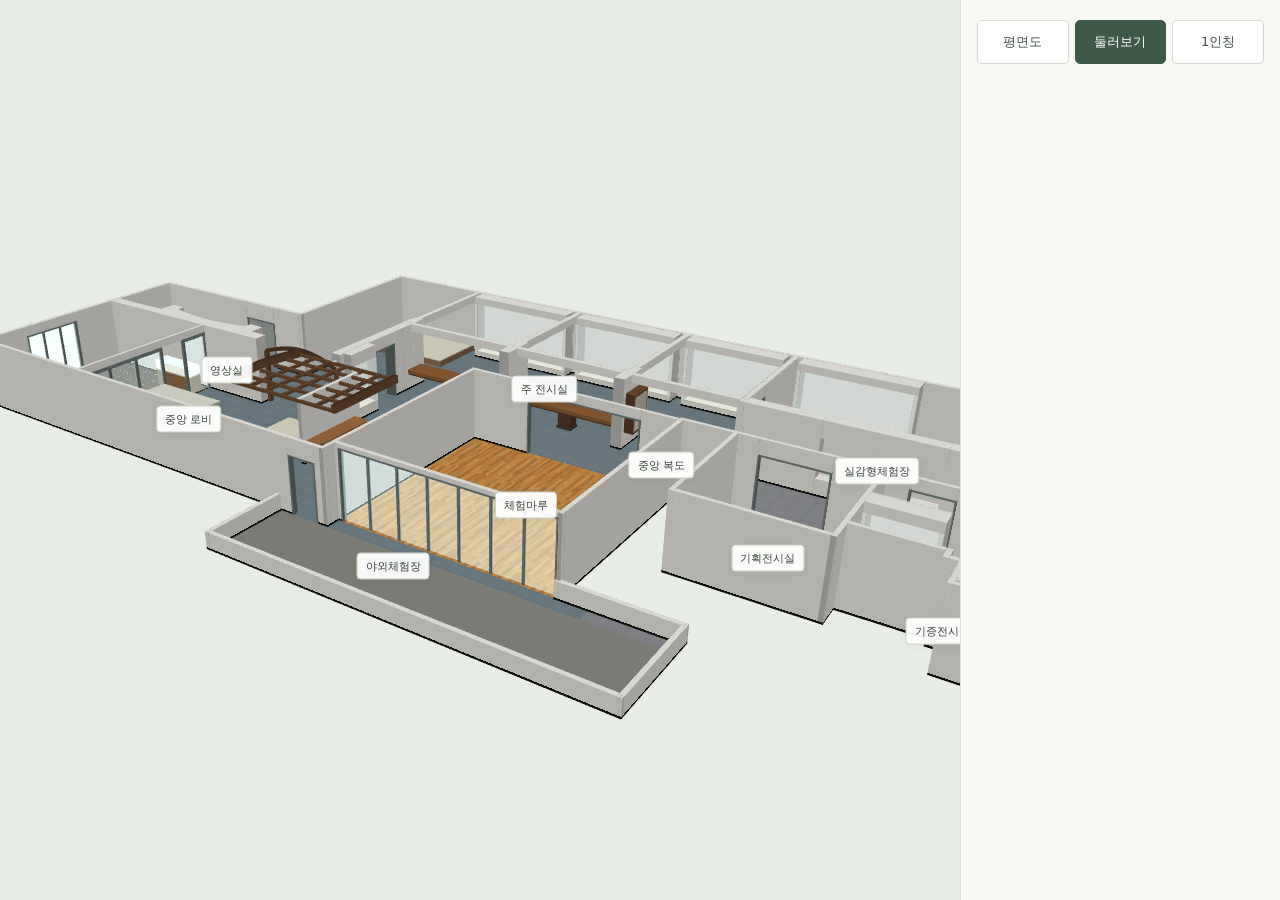
==== index.html @ 81f08285 "준최종" ====
<!doctype html>
<html lang="ko" data-theme="light"><head><meta charset="utf-8"><meta name="viewport" content="width=device-width,initial-scale=1,viewport-fit=cover"><title>부천활박물관 PBL x 컴퓨터 그래픽스 TEAM2</title><link rel="stylesheet" href="style.css"></head>
<body><main class="app"><section class="stage"><div class="viewport"><canvas id="cv" tabindex="0" aria-label="박물관 구조 모델. PC: WASD 이동, 방향키 회전, 휠 확대 축소"></canvas><div id="labels"></div><div id="error" role="alert" hidden></div></div></section>
<aside><nav class="mode-nav" aria-label="관람 방식"><button type="button" data-navigation="plan" aria-pressed="false">평면도</button><button type="button" data-navigation="orbit" class="active" aria-pressed="true">둘러보기</button><button type="button" data-navigation="interior" aria-pressed="false">1인칭</button></nav><section id="exhibit-info" aria-label="전시물 설명"></section></aside></main>
<script src="demo.js"></script><script src="layout.js"></script><script src="details.js"></script><script src="geometry.js"></script><script src="surfaces.js"></script><script src="collision.js"></script><script src="controls.js"></script><script src="mobile-controls.js"></script><script src="assets/textures/texture-assets.js"></script><script src="materials.js"></script><script src="pathfinding.js"></script><script src="shift-navigation.js"></script><script src="viewer.js"></script></body></html>
---- style.css ----
:root{color-scheme:light;font-family:system-ui,'Malgun Gothic',sans-serif;color:#273631;background:#e8ece7;--d-canvas:#e8ece7}*{box-sizing:border-box}body{margin:0}.app{display:grid;grid-template-columns:minmax(0,1fr) 320px;height:100vh;height:100dvh}.stage{display:flex;flex-direction:column;min-width:0;min-height:0}.viewport{flex:1;position:relative;min-height:0;overflow:hidden}canvas{width:100%;height:100%;display:block;position:absolute;inset:0;outline:none;cursor:default}canvas:focus-visible{outline:2px solid #6c826e;outline-offset:-3px}#labels{position:absolute;inset:0;pointer-events:none}.room-label{position:absolute;transform:translate(-50%,-50%);background:#fffffff0;padding:5px 8px;border:1px solid #cad1c4;border-radius:4px;font-size:11px;white-space:nowrap;color:#364339;box-shadow:0 2px 8px #2438280c}aside{background:#f8f9f4;border-left:1px solid #d8ded1;padding:20px 16px;overflow:auto;display:flex;flex-direction:column}.mode-nav{display:grid;grid-template-columns:repeat(3,minmax(0,1fr));gap:6px}.mode-nav button{font:inherit;font-size:13px;white-space:nowrap;text-align:center;border:1px solid #d4dcce;border-radius:5px;background:#fff;padding:12px 4px;color:#435244;cursor:pointer;min-height:44px}.mode-nav button:hover{border-color:#7d947e}.mode-nav button.active{background:#3d5948;color:white;border-color:#3d5948}button:focus-visible{outline:2px solid #4a7154;outline-offset:2px}#exhibit-info{flex:1;min-height:0;margin-top:20px}#error{position:absolute;inset:30%;background:#fff;padding:20px;color:#963a32}.mobile-hud{display:none}
.mobile-input{overscroll-behavior:none}.mobile-input .app{display:block;height:100dvh}.mobile-input .stage{height:100dvh;padding-top:calc(68px + env(safe-area-inset-top))}.mobile-input canvas{touch-action:none}.mobile-input aside{position:fixed;left:0;right:0;top:0;z-index:8;border:0;padding:calc(10px + env(safe-area-inset-top)) calc(12px + env(safe-area-inset-right)) 10px calc(12px + env(safe-area-inset-left));background:#f8f9f4}.mobile-input .mode-nav{max-width:440px;width:100%;margin:0 auto}.mobile-input #exhibit-info:empty{display:none}.mobile-input #exhibit-info:not(:empty){max-height:28dvh;overflow:auto}.mobile-input .mobile-hud{display:block;position:absolute;inset:0;pointer-events:none;z-index:5}.mobile-stick{position:absolute;left:calc(20px + env(safe-area-inset-left));bottom:calc(24px + env(safe-area-inset-bottom));width:112px;height:112px;border-radius:50%;background:#ffffff70;border:2px solid #526c5c99;pointer-events:auto;touch-action:none;user-select:none;display:grid;place-items:center}.mobile-stick[hidden]{display:none}.stick-knob{position:absolute;width:44px;height:44px;border-radius:50%;background:#486651cc;box-shadow:0 2px 6px #0002;pointer-events:none}.stick-label{position:absolute;bottom:5px;font-size:10px;color:#344e3c;pointer-events:none}.mobile-zoom{position:absolute;right:calc(16px + env(safe-area-inset-right));bottom:calc(28px + env(safe-area-inset-bottom));display:flex;gap:8px;pointer-events:auto}.mobile-zoom button{font:inherit;font-size:22px;width:48px;height:48px;border:1px solid #d4dcce;border-radius:5px;background:#fffffff0;color:#435244;touch-action:manipulation}.mobile-input .room-label{font-size:10px;padding:3px 5px}@media(orientation:landscape) and (max-height:550px){.mobile-input .mobile-stick{width:96px;height:96px;bottom:calc(20px + env(safe-area-inset-bottom))}}@media(max-width:760px) and (pointer:fine){.app{grid-template-columns:minmax(0,1fr) 260px}aside{padding:12px 8px}.mode-nav button{font-size:12px}}
.room-label{font-family:inherit;line-height:normal}.room-label:not(:disabled){pointer-events:auto;cursor:pointer;touch-action:manipulation}.room-label:not(:disabled):hover{border-color:#47634e;background:#fff}.room-label:disabled{opacity:1;pointer-events:none}
#waypoints{position:absolute;inset:0;pointer-events:none;z-index:4}#waypoints[hidden]{display:none}.waypoint{position:absolute;transform:translate(-50%,-50%);width:38px;height:20px;border:3px solid #ffffffe6;border-radius:50%;background:#ffffff20;box-shadow:0 1px 4px #0006;pointer-events:auto;cursor:pointer;padding:0}.waypoint[hidden]{display:none}.waypoint:hover,.waypoint:focus-visible{background:#ffffffa0;border-color:#fff}
.ground-cursor{position:absolute;transform:translate(-50%,-50%);width:30px;height:16px;border:2px solid white;border-radius:50%;background:#ffffff25;box-shadow:0 1px 4px #0006;pointer-events:none;z-index:4}.ground-cursor[hidden]{display:none}
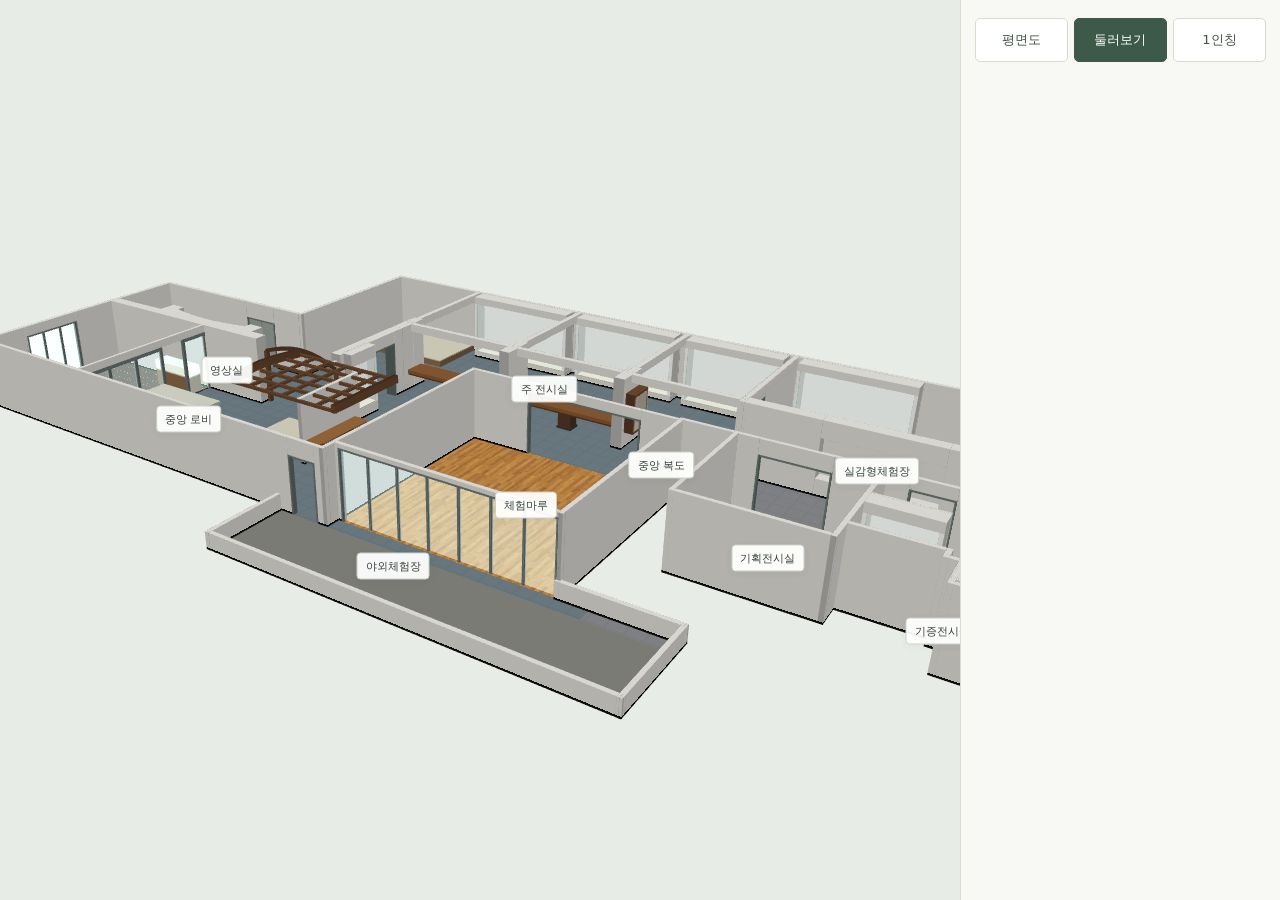
==== commit 85ed5ffb: "태블릿 ui 패치" ====
--- a/index.html
+++ b/index.html
@@ -1,8 +1,8 @@
 <!doctype html>
-<html lang="ko" data-theme="light"><head><meta charset="utf-8"><meta name="viewport" content="width=device-width,initial-scale=1,viewport-fit=cover"><title>부천활박물관 PBL x 컴퓨터 그래픽스 TEAM2</title><link rel="stylesheet" href="style.css"></head>
+<html lang="ko" data-theme="light"><head><meta charset="utf-8"><meta name="viewport" content="width=device-width,initial-scale=1,viewport-fit=cover"><title>부천활박물관 PBL x 컴퓨터 그래픽스 TEAM2</title><link rel="stylesheet" href="style.css?v=20261029-panel2"></head>
 <body><main class="app"><section class="stage"><div class="viewport"><canvas id="cv" tabindex="0" aria-label="박물관 구조 모델. PC: WASD 이동, 방향키 회전, 휠 확대 축소"></canvas><div id="labels"></div><div id="error" role="alert" hidden></div></div></section>
 <aside><nav class="mode-nav" aria-label="관람 방식"><button type="button" data-navigation="plan" aria-pressed="false">평면도</button><button type="button" data-navigation="orbit" class="active" aria-pressed="true">둘러보기</button><button type="button" data-navigation="interior" aria-pressed="false">1인칭</button></nav><section id="exhibit-info" aria-label="전시물 설명"></section></aside></main>
-<script src="demo.js"></script><script src="layout.js"></script><script src="details.js"></script><script src="geometry.js"></script><script src="surfaces.js"></script><script src="collision.js"></script><script src="controls.js"></script><script src="mobile-controls.js"></script><script src="assets/textures/texture-assets.js"></script><script src="materials.js"></script><script src="pathfinding.js"></script><script src="shift-navigation.js"></script><script src="viewer.js"></script></body></html>
+<script src="demo.js"></script><script src="layout.js"></script><script src="details.js"></script><script src="geometry.js"></script><script src="surfaces.js"></script><script src="collision.js"></script><script src="controls.js"></script><script src="mobile-controls.js?v=20261029-panel2"></script><script src="assets/textures/texture-assets.js"></script><script src="materials.js"></script><script src="pathfinding.js"></script><script src="shift-navigation.js"></script><script src="viewer.js"></script></body></html>
 
 
 
--- a/style.css
+++ b/style.css
@@ -1,5 +1,13 @@
-:root{color-scheme:light;font-family:system-ui,'Malgun Gothic',sans-serif;color:#273631;background:#e8ece7;--d-canvas:#e8ece7}*{box-sizing:border-box}body{margin:0}.app{display:grid;grid-template-columns:minmax(0,1fr) 320px;height:100vh;height:100dvh}.stage{display:flex;flex-direction:column;min-width:0;min-height:0}.viewport{flex:1;position:relative;min-height:0;overflow:hidden}canvas{width:100%;height:100%;display:block;position:absolute;inset:0;outline:none;cursor:default}canvas:focus-visible{outline:2px solid #6c826e;outline-offset:-3px}#labels{position:absolute;inset:0;pointer-events:none}.room-label{position:absolute;transform:translate(-50%,-50%);background:#fffffff0;padding:5px 8px;border:1px solid #cad1c4;border-radius:4px;font-size:11px;white-space:nowrap;color:#364339;box-shadow:0 2px 8px #2438280c}aside{background:#f8f9f4;border-left:1px solid #d8ded1;padding:20px 16px;overflow:auto;display:flex;flex-direction:column}.mode-nav{display:grid;grid-template-columns:repeat(3,minmax(0,1fr));gap:6px}.mode-nav button{font:inherit;font-size:13px;white-space:nowrap;text-align:center;border:1px solid #d4dcce;border-radius:5px;background:#fff;padding:12px 4px;color:#435244;cursor:pointer;min-height:44px}.mode-nav button:hover{border-color:#7d947e}.mode-nav button.active{background:#3d5948;color:white;border-color:#3d5948}button:focus-visible{outline:2px solid #4a7154;outline-offset:2px}#exhibit-info{flex:1;min-height:0;margin-top:20px}#error{position:absolute;inset:30%;background:#fff;padding:20px;color:#963a32}.mobile-hud{display:none}
-.mobile-input{overscroll-behavior:none}.mobile-input .app{display:block;height:100dvh}.mobile-input .stage{height:100dvh;padding-top:calc(68px + env(safe-area-inset-top))}.mobile-input canvas{touch-action:none}.mobile-input aside{position:fixed;left:0;right:0;top:0;z-index:8;border:0;padding:calc(10px + env(safe-area-inset-top)) calc(12px + env(safe-area-inset-right)) 10px calc(12px + env(safe-area-inset-left));background:#f8f9f4}.mobile-input .mode-nav{max-width:440px;width:100%;margin:0 auto}.mobile-input #exhibit-info:empty{display:none}.mobile-input #exhibit-info:not(:empty){max-height:28dvh;overflow:auto}.mobile-input .mobile-hud{display:block;position:absolute;inset:0;pointer-events:none;z-index:5}.mobile-stick{position:absolute;left:calc(20px + env(safe-area-inset-left));bottom:calc(24px + env(safe-area-inset-bottom));width:112px;height:112px;border-radius:50%;background:#ffffff70;border:2px solid #526c5c99;pointer-events:auto;touch-action:none;user-select:none;display:grid;place-items:center}.mobile-stick[hidden]{display:none}.stick-knob{position:absolute;width:44px;height:44px;border-radius:50%;background:#486651cc;box-shadow:0 2px 6px #0002;pointer-events:none}.stick-label{position:absolute;bottom:5px;font-size:10px;color:#344e3c;pointer-events:none}.mobile-zoom{position:absolute;right:calc(16px + env(safe-area-inset-right));bottom:calc(28px + env(safe-area-inset-bottom));display:flex;gap:8px;pointer-events:auto}.mobile-zoom button{font:inherit;font-size:22px;width:48px;height:48px;border:1px solid #d4dcce;border-radius:5px;background:#fffffff0;color:#435244;touch-action:manipulation}.mobile-input .room-label{font-size:10px;padding:3px 5px}@media(orientation:landscape) and (max-height:550px){.mobile-input .mobile-stick{width:96px;height:96px;bottom:calc(20px + env(safe-area-inset-bottom))}}@media(max-width:760px) and (pointer:fine){.app{grid-template-columns:minmax(0,1fr) 260px}aside{padding:12px 8px}.mode-nav button{font-size:12px}}
+:root{color-scheme:light;font-family:system-ui,'Malgun Gothic',sans-serif;color:#273631;background:#e8ece7;--d-canvas:#e8ece7}*{box-sizing:border-box}body{margin:0}.app{display:grid;grid-template-columns:minmax(0,3fr) minmax(0,1fr);height:100vh;height:100dvh}.stage{display:flex;flex-direction:column;min-width:0;min-height:0}.viewport{flex:1;position:relative;min-height:0;overflow:hidden}canvas{width:100%;height:100%;display:block;position:absolute;inset:0;outline:none;cursor:default}canvas:focus-visible{outline:2px solid #6c826e;outline-offset:-3px}#labels{position:absolute;inset:0;pointer-events:none}.room-label{position:absolute;transform:translate(-50%,-50%);background:#fffffff0;padding:5px 8px;border:1px solid #cad1c4;border-radius:4px;font-size:11px;white-space:nowrap;color:#364339;box-shadow:0 2px 8px #2438280c}aside{background:#f8f9f4;border-left:1px solid #d8ded1;padding:clamp(6px,1.4vw,20px) clamp(4px,1.1vw,16px);overflow:auto;display:flex;flex-direction:column;min-width:0;min-height:0;container-type:inline-size}.mode-nav{display:grid;grid-template-columns:repeat(3,minmax(0,1fr));gap:6px}.mode-nav button{font:inherit;font-size:13px;white-space:nowrap;text-align:center;border:1px solid #d4dcce;border-radius:5px;background:#fff;padding:12px 4px;color:#435244;cursor:pointer;min-height:44px}.mode-nav button:hover{border-color:#7d947e}.mode-nav button.active{background:#3d5948;color:white;border-color:#3d5948}button:focus-visible{outline:2px solid #4a7154;outline-offset:2px}#exhibit-info{flex:1;min-height:0;margin-top:20px}#error{position:absolute;inset:30%;background:#fff;padding:20px;color:#963a32}.mobile-hud{display:none}
+.mobile-input{overscroll-behavior:none}.mobile-input .app{height:100dvh}.mobile-input .stage{min-height:0}.mobile-input canvas{touch-action:none}.mobile-input aside{padding-top:max(6px,env(safe-area-inset-top));padding-bottom:max(6px,env(safe-area-inset-bottom));padding-right:max(4px,env(safe-area-inset-right))}.mobile-input .mode-nav{width:100%;margin:0}.mobile-input #exhibit-info:empty{display:none}.mobile-input #exhibit-info:not(:empty){overflow:auto;overflow-wrap:anywhere}.mobile-input .mobile-hud{display:block;position:absolute;inset:0;pointer-events:none;z-index:5}.mobile-stick{position:absolute;left:calc(20px + env(safe-area-inset-left));bottom:calc(24px + env(safe-area-inset-bottom));width:112px;height:112px;border-radius:50%;background:#ffffff70;border:2px solid #526c5c99;pointer-events:auto;touch-action:none;user-select:none;display:grid;place-items:center}.mobile-stick[hidden]{display:none}.stick-knob{position:absolute;width:44px;height:44px;border-radius:50%;background:#486651cc;box-shadow:0 2px 6px #0002;pointer-events:none}.stick-label{position:absolute;bottom:5px;font-size:10px;color:#344e3c;pointer-events:none}.mobile-zoom{position:absolute;right:calc(16px + env(safe-area-inset-right));bottom:calc(28px + env(safe-area-inset-bottom));display:flex;gap:8px;pointer-events:auto}.mobile-zoom button{font:inherit;font-size:22px;width:48px;height:48px;border:1px solid #d4dcce;border-radius:5px;background:#fffffff0;color:#435244;touch-action:manipulation}.mobile-input .room-label{font-size:10px;padding:3px 5px}@media(orientation:landscape) and (max-height:550px){.mobile-input .mobile-stick{width:96px;height:96px;bottom:calc(20px + env(safe-area-inset-bottom))}}
 .room-label{font-family:inherit;line-height:normal}.room-label:not(:disabled){pointer-events:auto;cursor:pointer;touch-action:manipulation}.room-label:not(:disabled):hover{border-color:#47634e;background:#fff}.room-label:disabled{opacity:1;pointer-events:none}
 #waypoints{position:absolute;inset:0;pointer-events:none;z-index:4}#waypoints[hidden]{display:none}.waypoint{position:absolute;transform:translate(-50%,-50%);width:38px;height:20px;border:3px solid #ffffffe6;border-radius:50%;background:#ffffff20;box-shadow:0 1px 4px #0006;pointer-events:auto;cursor:pointer;padding:0}.waypoint[hidden]{display:none}.waypoint:hover,.waypoint:focus-visible{background:#ffffffa0;border-color:#fff}
 .ground-cursor{position:absolute;transform:translate(-50%,-50%);width:30px;height:16px;border:2px solid white;border-radius:50%;background:#ffffff25;box-shadow:0 1px 4px #0006;pointer-events:none;z-index:4}.ground-cursor[hidden]{display:none}
+
+/* 모든 플랫폼 공통 75:25. 좁은 패널은 내부 버튼만 세로 배치한다. */
+@container (max-width:180px){.mode-nav{grid-template-columns:minmax(0,1fr)}.mode-nav button{font-size:11px;white-space:normal;overflow-wrap:anywhere;padding:10px 2px}}
+
+.mobile-panel-toggle{display:none}
+.mobile-input .mobile-panel-toggle{display:grid;place-items:center;position:fixed;right:env(safe-area-inset-right,0px);top:50%;transform:translateY(-50%);z-index:20;width:44px;height:56px;padding:0;border:1px solid #b6c4b7;border-right:0;border-radius:10px 0 0 10px;background:#f8f9f4f2;color:#3d5948;font:32px/1 system-ui;box-shadow:-2px 2px 8px #24382818;touch-action:manipulation;cursor:pointer}
+.mobile-input.panel-hidden .app{grid-template-columns:minmax(0,1fr)}
+.mobile-input.panel-hidden aside{display:none}
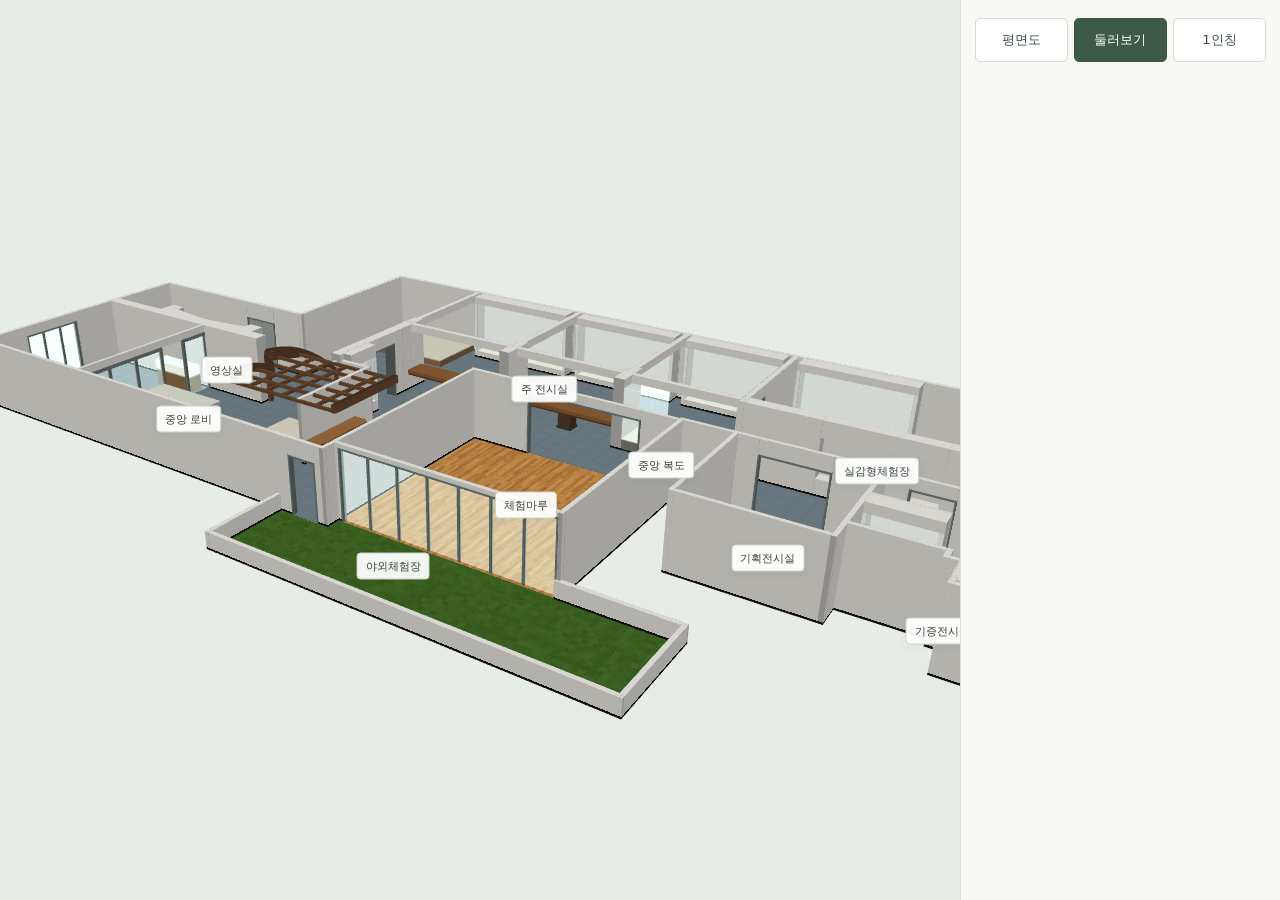
==== commit 592105f9: "국소부위 버그 수정" ====
--- a/index.html
+++ b/index.html
@@ -1,8 +1,8 @@
 <!doctype html>
-<html lang="ko" data-theme="light"><head><meta charset="utf-8"><meta name="viewport" content="width=device-width,initial-scale=1,viewport-fit=cover"><title>부천활박물관 PBL x 컴퓨터 그래픽스 TEAM2</title><link rel="stylesheet" href="style.css?v=20261029-panel2"></head>
+<html lang="ko" data-theme="light"><head><meta charset="utf-8"><meta name="viewport" content="width=device-width,initial-scale=1,viewport-fit=cover"><title>부천활박물관 PBL x 컴퓨터 그래픽스 TEAM2</title><link rel="stylesheet" href="style.css?v=20261029-panel-edge6"></head>
 <body><main class="app"><section class="stage"><div class="viewport"><canvas id="cv" tabindex="0" aria-label="박물관 구조 모델. PC: WASD 이동, 방향키 회전, 휠 확대 축소"></canvas><div id="labels"></div><div id="error" role="alert" hidden></div></div></section>
 <aside><nav class="mode-nav" aria-label="관람 방식"><button type="button" data-navigation="plan" aria-pressed="false">평면도</button><button type="button" data-navigation="orbit" class="active" aria-pressed="true">둘러보기</button><button type="button" data-navigation="interior" aria-pressed="false">1인칭</button></nav><section id="exhibit-info" aria-label="전시물 설명"></section></aside></main>
-<script src="demo.js"></script><script src="layout.js"></script><script src="details.js"></script><script src="geometry.js"></script><script src="surfaces.js"></script><script src="collision.js"></script><script src="controls.js"></script><script src="mobile-controls.js?v=20261029-panel2"></script><script src="assets/textures/texture-assets.js"></script><script src="materials.js"></script><script src="pathfinding.js"></script><script src="shift-navigation.js"></script><script src="viewer.js"></script></body></html>
+<script src="demo.js"></script><script src="layout.js"></script><script src="details.js?v=20261029-floor3"></script><script src="geometry.js?v=20261029-floor3"></script><script src="surfaces.js"></script><script src="collision.js"></script><script src="controls.js"></script><script src="mobile-controls.js?v=20261029-floor3"></script><script src="assets/textures/texture-assets.js"></script><script src="materials.js?v=20261029-floor3"></script><script src="pathfinding.js"></script><script src="shift-navigation.js?v=20261029-floor3"></script><script src="viewer.js?v=20261029-floor3"></script></body></html>
 
 
 
--- a/style.css
+++ b/style.css
@@ -1,5 +1,5 @@
 :root{color-scheme:light;font-family:system-ui,'Malgun Gothic',sans-serif;color:#273631;background:#e8ece7;--d-canvas:#e8ece7}*{box-sizing:border-box}body{margin:0}.app{display:grid;grid-template-columns:minmax(0,3fr) minmax(0,1fr);height:100vh;height:100dvh}.stage{display:flex;flex-direction:column;min-width:0;min-height:0}.viewport{flex:1;position:relative;min-height:0;overflow:hidden}canvas{width:100%;height:100%;display:block;position:absolute;inset:0;outline:none;cursor:default}canvas:focus-visible{outline:2px solid #6c826e;outline-offset:-3px}#labels{position:absolute;inset:0;pointer-events:none}.room-label{position:absolute;transform:translate(-50%,-50%);background:#fffffff0;padding:5px 8px;border:1px solid #cad1c4;border-radius:4px;font-size:11px;white-space:nowrap;color:#364339;box-shadow:0 2px 8px #2438280c}aside{background:#f8f9f4;border-left:1px solid #d8ded1;padding:clamp(6px,1.4vw,20px) clamp(4px,1.1vw,16px);overflow:auto;display:flex;flex-direction:column;min-width:0;min-height:0;container-type:inline-size}.mode-nav{display:grid;grid-template-columns:repeat(3,minmax(0,1fr));gap:6px}.mode-nav button{font:inherit;font-size:13px;white-space:nowrap;text-align:center;border:1px solid #d4dcce;border-radius:5px;background:#fff;padding:12px 4px;color:#435244;cursor:pointer;min-height:44px}.mode-nav button:hover{border-color:#7d947e}.mode-nav button.active{background:#3d5948;color:white;border-color:#3d5948}button:focus-visible{outline:2px solid #4a7154;outline-offset:2px}#exhibit-info{flex:1;min-height:0;margin-top:20px}#error{position:absolute;inset:30%;background:#fff;padding:20px;color:#963a32}.mobile-hud{display:none}
-.mobile-input{overscroll-behavior:none}.mobile-input .app{height:100dvh}.mobile-input .stage{min-height:0}.mobile-input canvas{touch-action:none}.mobile-input aside{padding-top:max(6px,env(safe-area-inset-top));padding-bottom:max(6px,env(safe-area-inset-bottom));padding-right:max(4px,env(safe-area-inset-right))}.mobile-input .mode-nav{width:100%;margin:0}.mobile-input #exhibit-info:empty{display:none}.mobile-input #exhibit-info:not(:empty){overflow:auto;overflow-wrap:anywhere}.mobile-input .mobile-hud{display:block;position:absolute;inset:0;pointer-events:none;z-index:5}.mobile-stick{position:absolute;left:calc(20px + env(safe-area-inset-left));bottom:calc(24px + env(safe-area-inset-bottom));width:112px;height:112px;border-radius:50%;background:#ffffff70;border:2px solid #526c5c99;pointer-events:auto;touch-action:none;user-select:none;display:grid;place-items:center}.mobile-stick[hidden]{display:none}.stick-knob{position:absolute;width:44px;height:44px;border-radius:50%;background:#486651cc;box-shadow:0 2px 6px #0002;pointer-events:none}.stick-label{position:absolute;bottom:5px;font-size:10px;color:#344e3c;pointer-events:none}.mobile-zoom{position:absolute;right:calc(16px + env(safe-area-inset-right));bottom:calc(28px + env(safe-area-inset-bottom));display:flex;gap:8px;pointer-events:auto}.mobile-zoom button{font:inherit;font-size:22px;width:48px;height:48px;border:1px solid #d4dcce;border-radius:5px;background:#fffffff0;color:#435244;touch-action:manipulation}.mobile-input .room-label{font-size:10px;padding:3px 5px}@media(orientation:landscape) and (max-height:550px){.mobile-input .mobile-stick{width:96px;height:96px;bottom:calc(20px + env(safe-area-inset-bottom))}}
+.mobile-input{overscroll-behavior:none}.mobile-input .app{height:100dvh}.mobile-input .stage{min-height:0}.mobile-input canvas{touch-action:none}.mobile-input aside{padding-top:max(6px,env(safe-area-inset-top));padding-bottom:max(6px,env(safe-area-inset-bottom));padding-right:max(4px,env(safe-area-inset-right))}.mobile-input .mode-nav{width:100%;margin:0}.mobile-input #exhibit-info:empty{display:none}.mobile-input #exhibit-info:not(:empty){overflow:auto;overflow-wrap:anywhere}.mobile-input.touch-navigation .mobile-hud{display:block;position:absolute;inset:0;pointer-events:none;z-index:5}.mobile-stick{position:absolute;left:calc(20px + env(safe-area-inset-left));bottom:calc(24px + env(safe-area-inset-bottom));width:112px;height:112px;border-radius:50%;background:#ffffff70;border:2px solid #526c5c99;pointer-events:auto;touch-action:none;user-select:none;display:grid;place-items:center}.mobile-stick[hidden]{display:none}.stick-knob{position:absolute;width:44px;height:44px;border-radius:50%;background:#486651cc;box-shadow:0 2px 6px #0002;pointer-events:none}.stick-label{position:absolute;bottom:5px;font-size:10px;color:#344e3c;pointer-events:none}.mobile-input .room-label{font-size:10px;padding:3px 5px}@media(orientation:landscape) and (max-height:550px){.mobile-input .mobile-stick{width:96px;height:96px;bottom:calc(20px + env(safe-area-inset-bottom))}}
 .room-label{font-family:inherit;line-height:normal}.room-label:not(:disabled){pointer-events:auto;cursor:pointer;touch-action:manipulation}.room-label:not(:disabled):hover{border-color:#47634e;background:#fff}.room-label:disabled{opacity:1;pointer-events:none}
 #waypoints{position:absolute;inset:0;pointer-events:none;z-index:4}#waypoints[hidden]{display:none}.waypoint{position:absolute;transform:translate(-50%,-50%);width:38px;height:20px;border:3px solid #ffffffe6;border-radius:50%;background:#ffffff20;box-shadow:0 1px 4px #0006;pointer-events:auto;cursor:pointer;padding:0}.waypoint[hidden]{display:none}.waypoint:hover,.waypoint:focus-visible{background:#ffffffa0;border-color:#fff}
 .ground-cursor{position:absolute;transform:translate(-50%,-50%);width:30px;height:16px;border:2px solid white;border-radius:50%;background:#ffffff25;box-shadow:0 1px 4px #0006;pointer-events:none;z-index:4}.ground-cursor[hidden]{display:none}
@@ -11,3 +11,4 @@
 .mobile-input .mobile-panel-toggle{display:grid;place-items:center;position:fixed;right:env(safe-area-inset-right,0px);top:50%;transform:translateY(-50%);z-index:20;width:44px;height:56px;padding:0;border:1px solid #b6c4b7;border-right:0;border-radius:10px 0 0 10px;background:#f8f9f4f2;color:#3d5948;font:32px/1 system-ui;box-shadow:-2px 2px 8px #24382818;touch-action:manipulation;cursor:pointer}
 .mobile-input.panel-hidden .app{grid-template-columns:minmax(0,1fr)}
 .mobile-input.panel-hidden aside{display:none}
+.mobile-input:not(.panel-hidden) .mobile-panel-toggle{right:25%}
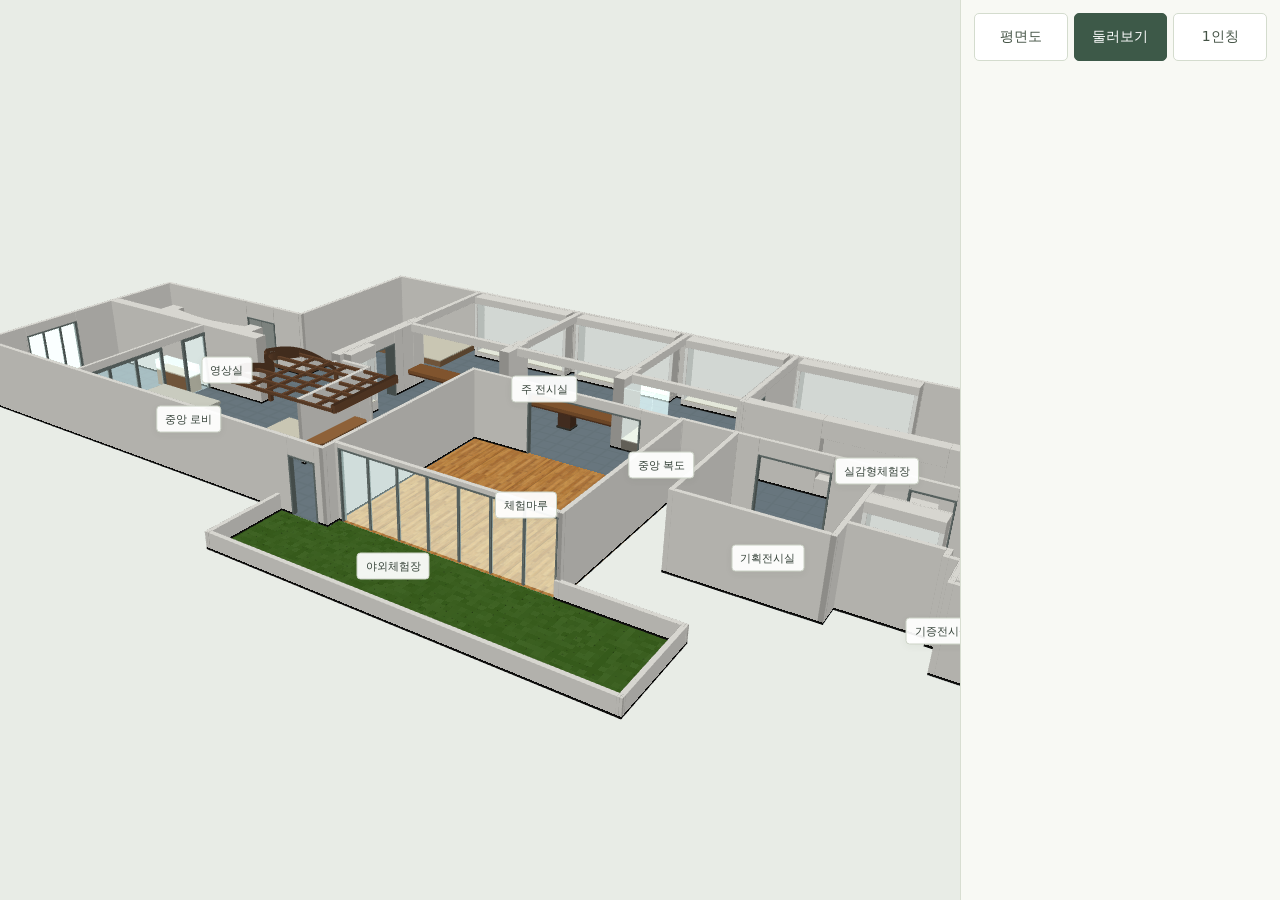
==== commit 7fe52c9e: "가변버튼" ====
--- a/index.html
+++ b/index.html
@@ -1,5 +1,5 @@
 <!doctype html>
-<html lang="ko" data-theme="light"><head><meta charset="utf-8"><meta name="viewport" content="width=device-width,initial-scale=1,viewport-fit=cover"><title>부천활박물관 PBL x 컴퓨터 그래픽스 TEAM2</title><link rel="stylesheet" href="style.css?v=20261029-panel-edge6"></head>
+<html lang="ko" data-theme="light"><head><meta charset="utf-8"><meta name="viewport" content="width=device-width,initial-scale=1,viewport-fit=cover"><title>부천활박물관 PBL x 컴퓨터 그래픽스 TEAM2</title><link rel="stylesheet" href="style.css?v=skeleton-ui-scale-20261029-1"></head>
 <body><main class="app"><section class="stage"><div class="viewport"><canvas id="cv" tabindex="0" aria-label="박물관 구조 모델. PC: WASD 이동, 방향키 회전, 휠 확대 축소"></canvas><div id="labels"></div><div id="error" role="alert" hidden></div></div></section>
 <aside><nav class="mode-nav" aria-label="관람 방식"><button type="button" data-navigation="plan" aria-pressed="false">평면도</button><button type="button" data-navigation="orbit" class="active" aria-pressed="true">둘러보기</button><button type="button" data-navigation="interior" aria-pressed="false">1인칭</button></nav><section id="exhibit-info" aria-label="전시물 설명"></section></aside></main>
 <script src="demo.js"></script><script src="layout.js"></script><script src="details.js?v=20261029-floor3"></script><script src="geometry.js?v=20261029-floor3"></script><script src="surfaces.js"></script><script src="collision.js"></script><script src="controls.js"></script><script src="mobile-controls.js?v=20261029-floor3"></script><script src="assets/textures/texture-assets.js"></script><script src="materials.js?v=20261029-floor3"></script><script src="pathfinding.js"></script><script src="shift-navigation.js?v=20261029-floor3"></script><script src="viewer.js?v=20261029-floor3"></script></body></html>
--- a/style.css
+++ b/style.css
@@ -1,14 +1,14 @@
-:root{color-scheme:light;font-family:system-ui,'Malgun Gothic',sans-serif;color:#273631;background:#e8ece7;--d-canvas:#e8ece7}*{box-sizing:border-box}body{margin:0}.app{display:grid;grid-template-columns:minmax(0,3fr) minmax(0,1fr);height:100vh;height:100dvh}.stage{display:flex;flex-direction:column;min-width:0;min-height:0}.viewport{flex:1;position:relative;min-height:0;overflow:hidden}canvas{width:100%;height:100%;display:block;position:absolute;inset:0;outline:none;cursor:default}canvas:focus-visible{outline:2px solid #6c826e;outline-offset:-3px}#labels{position:absolute;inset:0;pointer-events:none}.room-label{position:absolute;transform:translate(-50%,-50%);background:#fffffff0;padding:5px 8px;border:1px solid #cad1c4;border-radius:4px;font-size:11px;white-space:nowrap;color:#364339;box-shadow:0 2px 8px #2438280c}aside{background:#f8f9f4;border-left:1px solid #d8ded1;padding:clamp(6px,1.4vw,20px) clamp(4px,1.1vw,16px);overflow:auto;display:flex;flex-direction:column;min-width:0;min-height:0;container-type:inline-size}.mode-nav{display:grid;grid-template-columns:repeat(3,minmax(0,1fr));gap:6px}.mode-nav button{font:inherit;font-size:13px;white-space:nowrap;text-align:center;border:1px solid #d4dcce;border-radius:5px;background:#fff;padding:12px 4px;color:#435244;cursor:pointer;min-height:44px}.mode-nav button:hover{border-color:#7d947e}.mode-nav button.active{background:#3d5948;color:white;border-color:#3d5948}button:focus-visible{outline:2px solid #4a7154;outline-offset:2px}#exhibit-info{flex:1;min-height:0;margin-top:20px}#error{position:absolute;inset:30%;background:#fff;padding:20px;color:#963a32}.mobile-hud{display:none}
-.mobile-input{overscroll-behavior:none}.mobile-input .app{height:100dvh}.mobile-input .stage{min-height:0}.mobile-input canvas{touch-action:none}.mobile-input aside{padding-top:max(6px,env(safe-area-inset-top));padding-bottom:max(6px,env(safe-area-inset-bottom));padding-right:max(4px,env(safe-area-inset-right))}.mobile-input .mode-nav{width:100%;margin:0}.mobile-input #exhibit-info:empty{display:none}.mobile-input #exhibit-info:not(:empty){overflow:auto;overflow-wrap:anywhere}.mobile-input.touch-navigation .mobile-hud{display:block;position:absolute;inset:0;pointer-events:none;z-index:5}.mobile-stick{position:absolute;left:calc(20px + env(safe-area-inset-left));bottom:calc(24px + env(safe-area-inset-bottom));width:112px;height:112px;border-radius:50%;background:#ffffff70;border:2px solid #526c5c99;pointer-events:auto;touch-action:none;user-select:none;display:grid;place-items:center}.mobile-stick[hidden]{display:none}.stick-knob{position:absolute;width:44px;height:44px;border-radius:50%;background:#486651cc;box-shadow:0 2px 6px #0002;pointer-events:none}.stick-label{position:absolute;bottom:5px;font-size:10px;color:#344e3c;pointer-events:none}.mobile-input .room-label{font-size:10px;padding:3px 5px}@media(orientation:landscape) and (max-height:550px){.mobile-input .mobile-stick{width:96px;height:96px;bottom:calc(20px + env(safe-area-inset-bottom))}}
+:root{color-scheme:light;font-family:system-ui,'Malgun Gothic',sans-serif;color:#273631;background:#e8ece7;--d-canvas:#e8ece7;--ui-font:max(14px,1.05vw);--ui-height:max(48px,5vh);--ui-gap:max(6px,.45vw)}*{box-sizing:border-box}body{margin:0}.app{display:grid;grid-template-columns:minmax(0,3fr) minmax(0,1fr);height:100vh;height:100dvh}.stage{display:flex;flex-direction:column;min-width:0;min-height:0}.viewport{flex:1;position:relative;min-height:0;overflow:hidden}canvas{width:100%;height:100%;display:block;position:absolute;inset:0;outline:none;cursor:default}canvas:focus-visible{outline:2px solid #6c826e;outline-offset:-3px}#labels{position:absolute;inset:0;pointer-events:none}.room-label{position:absolute;transform:translate(-50%,-50%);background:#fffffff0;padding:5px 8px;border:1px solid #cad1c4;border-radius:4px;font-size:11px;white-space:nowrap;color:#364339;box-shadow:0 2px 8px #2438280c}aside{background:#f8f9f4;border-left:1px solid #d8ded1;padding:max(8px,1.4vh) max(4px,1vw);overflow:auto;display:flex;flex-direction:column;min-width:0;min-height:0;container-type:inline-size}.mode-nav{display:grid;grid-template-columns:repeat(3,minmax(0,1fr));gap:var(--ui-gap)}.mode-nav button{font:inherit;font-size:var(--ui-font);line-height:1.4;white-space:nowrap;text-align:center;border:1px solid #d4dcce;border-radius:5px;background:#fff;padding:max(10px,1vh) max(4px,.3vw);color:#435244;cursor:pointer;min-height:var(--ui-height)}.mode-nav button:hover{border-color:#7d947e}.mode-nav button.active{background:#3d5948;color:white;border-color:#3d5948}button:focus-visible{outline:2px solid #4a7154;outline-offset:2px}#exhibit-info{flex:1;min-height:0;margin-top:20px}#error{position:absolute;inset:30%;background:#fff;padding:20px;color:#963a32}.mobile-hud{display:none}
+.mobile-input{overscroll-behavior:none}.mobile-input .app{height:100dvh}.mobile-input .stage{min-height:0}.mobile-input canvas{touch-action:none}.mobile-input aside{padding-top:max(6px,env(safe-area-inset-top));padding-bottom:max(6px,env(safe-area-inset-bottom));padding-right:max(4px,env(safe-area-inset-right))}.mobile-input .mode-nav{width:100%;margin:0}.mobile-input #exhibit-info:empty{display:none}.mobile-input #exhibit-info:not(:empty){overflow:auto;overflow-wrap:anywhere}.mobile-input.touch-navigation .mobile-hud{display:block;position:absolute;inset:0;pointer-events:none;z-index:5}.mobile-stick{position:absolute;left:calc(20px + env(safe-area-inset-left));bottom:calc(24px + env(safe-area-inset-bottom));width:112px;height:112px;border-radius:50%;background:#ffffff70;border:2px solid #526c5c99;pointer-events:auto;touch-action:none;user-select:none;display:grid;place-items:center}.mobile-stick[hidden]{display:none}.stick-knob{position:absolute;width:44px;height:44px;border-radius:50%;background:#486651cc;box-shadow:0 2px 6px #0002;pointer-events:none}.stick-label{position:absolute;bottom:5px;font-size:10px;color:#344e3c;pointer-events:none}.mobile-input .room-label{font-size:max(12px,.75vw);padding:max(4px,.3vh) max(6px,.45vw)}@media(orientation:landscape) and (max-height:550px){.mobile-input .mobile-stick{width:96px;height:96px;bottom:calc(20px + env(safe-area-inset-bottom))}}
 .room-label{font-family:inherit;line-height:normal}.room-label:not(:disabled){pointer-events:auto;cursor:pointer;touch-action:manipulation}.room-label:not(:disabled):hover{border-color:#47634e;background:#fff}.room-label:disabled{opacity:1;pointer-events:none}
 #waypoints{position:absolute;inset:0;pointer-events:none;z-index:4}#waypoints[hidden]{display:none}.waypoint{position:absolute;transform:translate(-50%,-50%);width:38px;height:20px;border:3px solid #ffffffe6;border-radius:50%;background:#ffffff20;box-shadow:0 1px 4px #0006;pointer-events:auto;cursor:pointer;padding:0}.waypoint[hidden]{display:none}.waypoint:hover,.waypoint:focus-visible{background:#ffffffa0;border-color:#fff}
 .ground-cursor{position:absolute;transform:translate(-50%,-50%);width:30px;height:16px;border:2px solid white;border-radius:50%;background:#ffffff25;box-shadow:0 1px 4px #0006;pointer-events:none;z-index:4}.ground-cursor[hidden]{display:none}
 
 /* 모든 플랫폼 공통 75:25. 좁은 패널은 내부 버튼만 세로 배치한다. */
-@container (max-width:180px){.mode-nav{grid-template-columns:minmax(0,1fr)}.mode-nav button{font-size:11px;white-space:normal;overflow-wrap:anywhere;padding:10px 2px}}
+@container (max-width:180px){.mode-nav{grid-template-columns:minmax(0,1fr)}.mode-nav button{font-size:var(--ui-font);white-space:normal;overflow-wrap:anywhere;padding:max(10px,1vh) 2px}}
 
 .mobile-panel-toggle{display:none}
-.mobile-input .mobile-panel-toggle{display:grid;place-items:center;position:fixed;right:env(safe-area-inset-right,0px);top:50%;transform:translateY(-50%);z-index:20;width:44px;height:56px;padding:0;border:1px solid #b6c4b7;border-right:0;border-radius:10px 0 0 10px;background:#f8f9f4f2;color:#3d5948;font:32px/1 system-ui;box-shadow:-2px 2px 8px #24382818;touch-action:manipulation;cursor:pointer}
+.mobile-input .mobile-panel-toggle{display:grid;place-items:center;position:fixed;right:env(safe-area-inset-right,0px);top:50%;transform:translateY(-50%);z-index:20;width:max(48px,2.6vw);height:max(64px,5vh);padding:0;border:1px solid #b6c4b7;border-right:0;border-radius:10px 0 0 10px;background:#f8f9f4f2;color:#3d5948;font:max(32px,2vw)/1 system-ui;box-shadow:-2px 2px 8px #24382818;touch-action:manipulation;cursor:pointer}
 .mobile-input.panel-hidden .app{grid-template-columns:minmax(0,1fr)}
 .mobile-input.panel-hidden aside{display:none}
 .mobile-input:not(.panel-hidden) .mobile-panel-toggle{right:25%}
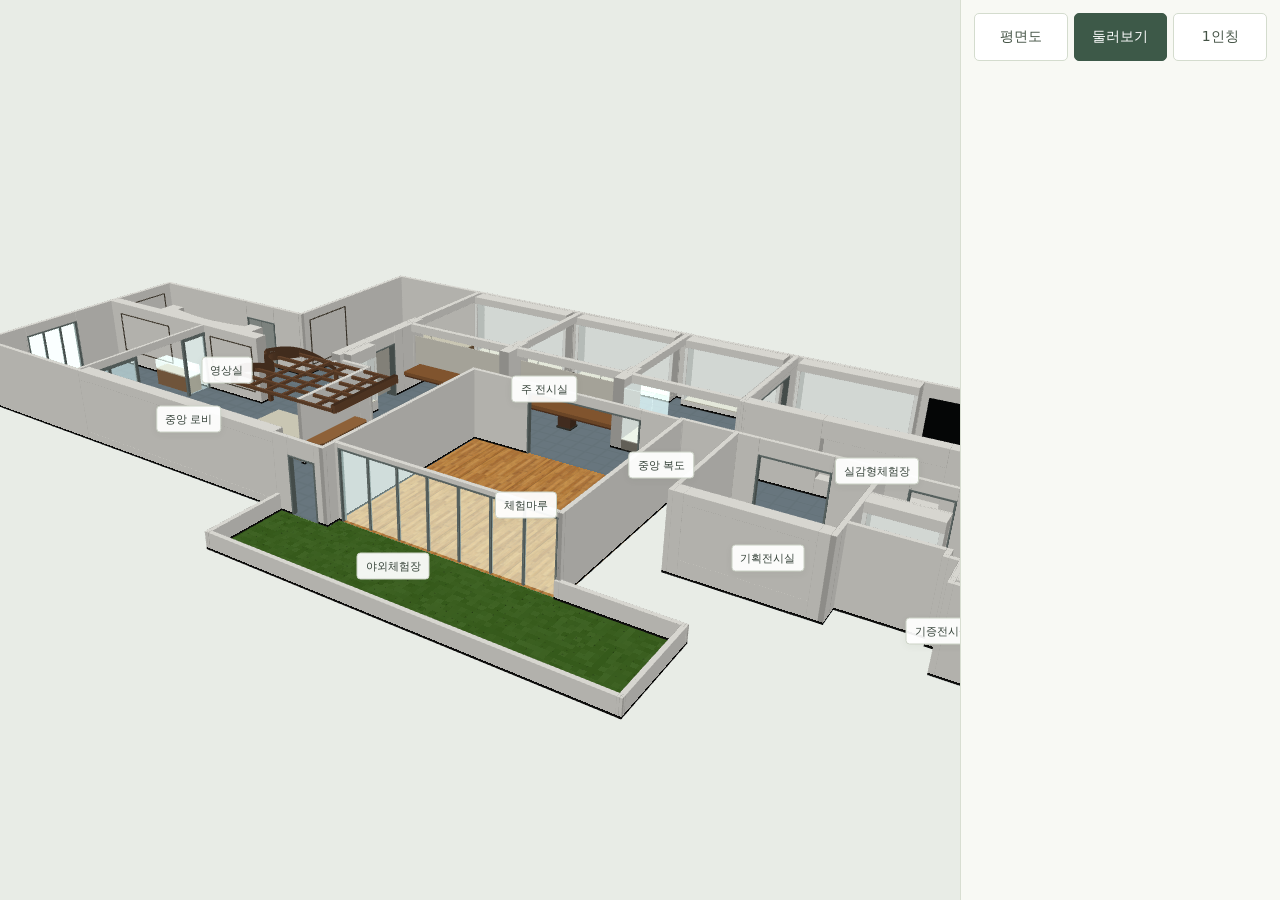
==== commit 2602df71: "액자 배치 및 이동 최적화" ====
--- a/index.html
+++ b/index.html
@@ -1,8 +1,8 @@
 <!doctype html>
-<html lang="ko" data-theme="light"><head><meta charset="utf-8"><meta name="viewport" content="width=device-width,initial-scale=1,viewport-fit=cover"><title>부천활박물관 PBL x 컴퓨터 그래픽스 TEAM2</title><link rel="stylesheet" href="style.css?v=skeleton-ui-scale-20261029-1"></head>
+<html lang="ko" data-theme="light"><head><meta charset="utf-8"><meta name="viewport" content="width=device-width,initial-scale=1,viewport-fit=cover"><title>부천활박물관 PBL x 컴퓨터 그래픽스 TEAM2</title><link rel="stylesheet" href="style.css?v=point-navigation-20261030"></head>
 <body><main class="app"><section class="stage"><div class="viewport"><canvas id="cv" tabindex="0" aria-label="박물관 구조 모델. PC: WASD 이동, 방향키 회전, 휠 확대 축소"></canvas><div id="labels"></div><div id="error" role="alert" hidden></div></div></section>
 <aside><nav class="mode-nav" aria-label="관람 방식"><button type="button" data-navigation="plan" aria-pressed="false">평면도</button><button type="button" data-navigation="orbit" class="active" aria-pressed="true">둘러보기</button><button type="button" data-navigation="interior" aria-pressed="false">1인칭</button></nav><section id="exhibit-info" aria-label="전시물 설명"></section></aside></main>
-<script src="demo.js"></script><script src="layout.js"></script><script src="details.js?v=20261029-floor3"></script><script src="geometry.js?v=20261029-floor3"></script><script src="surfaces.js"></script><script src="collision.js"></script><script src="controls.js"></script><script src="mobile-controls.js?v=20261029-floor3"></script><script src="assets/textures/texture-assets.js"></script><script src="materials.js?v=20261029-floor3"></script><script src="pathfinding.js"></script><script src="shift-navigation.js?v=20261029-floor3"></script><script src="viewer.js?v=20261029-floor3"></script></body></html>
+<script src="demo.js"></script><script src="layout.js"></script><script src="details.js?v=20261029-floor3"></script><script src="geometry.js?v=20261029-floor3"></script><script src="surfaces.js"></script><script src="collision.js"></script><script src="controls.js?v=20261030-points"></script><script src="mobile-controls.js?v=20261030-points"></script><script src="assets/textures/texture-assets.js"></script><script src="materials.js?v=20261029-floor3"></script><script src="pathfinding.js"></script><script src="navigation-points.js"></script><script src="directional-navigation.js"></script><script src="point-navigation.js"></script><script src="viewer.js?v=20261030-points"></script></body></html>
 
 
 
--- a/style.css
+++ b/style.css
@@ -1,5 +1,5 @@
-:root{color-scheme:light;font-family:system-ui,'Malgun Gothic',sans-serif;color:#273631;background:#e8ece7;--d-canvas:#e8ece7;--ui-font:max(14px,1.05vw);--ui-height:max(48px,5vh);--ui-gap:max(6px,.45vw)}*{box-sizing:border-box}body{margin:0}.app{display:grid;grid-template-columns:minmax(0,3fr) minmax(0,1fr);height:100vh;height:100dvh}.stage{display:flex;flex-direction:column;min-width:0;min-height:0}.viewport{flex:1;position:relative;min-height:0;overflow:hidden}canvas{width:100%;height:100%;display:block;position:absolute;inset:0;outline:none;cursor:default}canvas:focus-visible{outline:2px solid #6c826e;outline-offset:-3px}#labels{position:absolute;inset:0;pointer-events:none}.room-label{position:absolute;transform:translate(-50%,-50%);background:#fffffff0;padding:5px 8px;border:1px solid #cad1c4;border-radius:4px;font-size:11px;white-space:nowrap;color:#364339;box-shadow:0 2px 8px #2438280c}aside{background:#f8f9f4;border-left:1px solid #d8ded1;padding:max(8px,1.4vh) max(4px,1vw);overflow:auto;display:flex;flex-direction:column;min-width:0;min-height:0;container-type:inline-size}.mode-nav{display:grid;grid-template-columns:repeat(3,minmax(0,1fr));gap:var(--ui-gap)}.mode-nav button{font:inherit;font-size:var(--ui-font);line-height:1.4;white-space:nowrap;text-align:center;border:1px solid #d4dcce;border-radius:5px;background:#fff;padding:max(10px,1vh) max(4px,.3vw);color:#435244;cursor:pointer;min-height:var(--ui-height)}.mode-nav button:hover{border-color:#7d947e}.mode-nav button.active{background:#3d5948;color:white;border-color:#3d5948}button:focus-visible{outline:2px solid #4a7154;outline-offset:2px}#exhibit-info{flex:1;min-height:0;margin-top:20px}#error{position:absolute;inset:30%;background:#fff;padding:20px;color:#963a32}.mobile-hud{display:none}
-.mobile-input{overscroll-behavior:none}.mobile-input .app{height:100dvh}.mobile-input .stage{min-height:0}.mobile-input canvas{touch-action:none}.mobile-input aside{padding-top:max(6px,env(safe-area-inset-top));padding-bottom:max(6px,env(safe-area-inset-bottom));padding-right:max(4px,env(safe-area-inset-right))}.mobile-input .mode-nav{width:100%;margin:0}.mobile-input #exhibit-info:empty{display:none}.mobile-input #exhibit-info:not(:empty){overflow:auto;overflow-wrap:anywhere}.mobile-input.touch-navigation .mobile-hud{display:block;position:absolute;inset:0;pointer-events:none;z-index:5}.mobile-stick{position:absolute;left:calc(20px + env(safe-area-inset-left));bottom:calc(24px + env(safe-area-inset-bottom));width:112px;height:112px;border-radius:50%;background:#ffffff70;border:2px solid #526c5c99;pointer-events:auto;touch-action:none;user-select:none;display:grid;place-items:center}.mobile-stick[hidden]{display:none}.stick-knob{position:absolute;width:44px;height:44px;border-radius:50%;background:#486651cc;box-shadow:0 2px 6px #0002;pointer-events:none}.stick-label{position:absolute;bottom:5px;font-size:10px;color:#344e3c;pointer-events:none}.mobile-input .room-label{font-size:max(12px,.75vw);padding:max(4px,.3vh) max(6px,.45vw)}@media(orientation:landscape) and (max-height:550px){.mobile-input .mobile-stick{width:96px;height:96px;bottom:calc(20px + env(safe-area-inset-bottom))}}
+:root{color-scheme:light;font-family:system-ui,'Malgun Gothic',sans-serif;color:#273631;background:#e8ece7;--d-canvas:#e8ece7;--ui-font:max(14px,1.05vw);--ui-height:max(48px,5vh);--ui-gap:max(6px,.45vw);--panel-space:max(8px,1vw)}*{box-sizing:border-box}body{margin:0}.app{display:grid;grid-template-columns:minmax(0,3fr) minmax(0,1fr);height:100vh;height:100dvh}.stage{display:flex;flex-direction:column;min-width:0;min-height:0}.viewport{flex:1;position:relative;min-height:0;overflow:hidden}canvas{width:100%;height:100%;display:block;position:absolute;inset:0;outline:none;cursor:default}canvas:focus-visible{outline:2px solid #6c826e;outline-offset:-3px}#labels{position:absolute;inset:0;pointer-events:none}.room-label{position:absolute;transform:translate(-50%,-50%);background:#fffffff0;padding:5px 8px;border:1px solid #cad1c4;border-radius:4px;font-size:11px;white-space:nowrap;color:#364339;box-shadow:0 2px 8px #2438280c}aside{background:#f8f9f4;border-left:1px solid #d8ded1;padding:var(--panel-space);overflow:auto;display:flex;flex-direction:column;min-width:0;min-height:0;container-type:inline-size}.mode-nav{width:100%;align-self:center;display:grid;grid-template-columns:repeat(3,minmax(0,1fr));gap:var(--ui-gap)}.mode-nav button{font:inherit;font-size:var(--ui-font);line-height:1.4;white-space:nowrap;text-align:center;border:1px solid #d4dcce;border-radius:5px;background:#fff;padding:max(10px,1vh) max(4px,.3vw);color:#435244;cursor:pointer;min-height:var(--ui-height)}.mode-nav button:hover{border-color:#7d947e}.mode-nav button.active{background:#3d5948;color:white;border-color:#3d5948}button:focus-visible{outline:2px solid #4a7154;outline-offset:2px}#exhibit-info{flex:1;min-height:0;margin-top:var(--panel-space)}#error{position:absolute;inset:30%;background:#fff;padding:20px;color:#963a32}.mobile-hud{display:none}
+.mobile-input{overscroll-behavior:none}.mobile-input .app{height:100dvh}.mobile-input .stage{min-height:0}.mobile-input canvas{touch-action:none}.mobile-input aside{padding:var(--panel-space);padding-top:max(var(--panel-space),env(safe-area-inset-top));padding-bottom:max(var(--panel-space),env(safe-area-inset-bottom))}.mobile-input .mode-nav{width:100%;margin:0}.mobile-input #exhibit-info:empty{display:none}.mobile-input #exhibit-info:not(:empty){overflow:auto;overflow-wrap:anywhere}.mobile-input.touch-navigation .mobile-hud{display:block;position:absolute;inset:0;pointer-events:none;z-index:5}.mobile-stick{position:absolute;left:calc(20px + env(safe-area-inset-left));bottom:calc(24px + env(safe-area-inset-bottom));width:112px;height:112px;border-radius:50%;background:#ffffff70;border:2px solid #526c5c99;pointer-events:auto;touch-action:none;user-select:none;display:grid;place-items:center}.mobile-stick[hidden]{display:none}.stick-knob{position:absolute;width:44px;height:44px;border-radius:50%;background:#486651cc;box-shadow:0 2px 6px #0002;pointer-events:none}.stick-label{position:absolute;bottom:5px;font-size:10px;color:#344e3c;pointer-events:none}.mobile-input .room-label{font-size:max(12px,.75vw);padding:max(4px,.3vh) max(6px,.45vw)}@media(orientation:landscape) and (max-height:550px){.mobile-input .mobile-stick{width:96px;height:96px;bottom:calc(20px + env(safe-area-inset-bottom))}}
 .room-label{font-family:inherit;line-height:normal}.room-label:not(:disabled){pointer-events:auto;cursor:pointer;touch-action:manipulation}.room-label:not(:disabled):hover{border-color:#47634e;background:#fff}.room-label:disabled{opacity:1;pointer-events:none}
 #waypoints{position:absolute;inset:0;pointer-events:none;z-index:4}#waypoints[hidden]{display:none}.waypoint{position:absolute;transform:translate(-50%,-50%);width:38px;height:20px;border:3px solid #ffffffe6;border-radius:50%;background:#ffffff20;box-shadow:0 1px 4px #0006;pointer-events:auto;cursor:pointer;padding:0}.waypoint[hidden]{display:none}.waypoint:hover,.waypoint:focus-visible{background:#ffffffa0;border-color:#fff}
 .ground-cursor{position:absolute;transform:translate(-50%,-50%);width:30px;height:16px;border:2px solid white;border-radius:50%;background:#ffffff25;box-shadow:0 1px 4px #0006;pointer-events:none;z-index:4}.ground-cursor[hidden]{display:none}
@@ -12,3 +12,11 @@
 .mobile-input.panel-hidden .app{grid-template-columns:minmax(0,1fr)}
 .mobile-input.panel-hidden aside{display:none}
 .mobile-input:not(.panel-hidden) .mobile-panel-toggle{right:25%}
+#navigation-points{position:absolute;inset:0;pointer-events:none;z-index:5}#navigation-points[hidden]{display:none}.navigation-point{position:absolute;transform:translate(-50%,-50%);width:44px;height:26px;border:3px solid #fffffff0;border-radius:50%;background:#ffffff25;box-shadow:0 1px 5px #0007;pointer-events:auto;cursor:pointer;padding:0;touch-action:manipulation}.navigation-point:hover,.navigation-point:focus-visible{background:#bfe7c9bb;border-color:#fff}.navigation-point[hidden]{display:none}
+
+/* 임시 이동점 검토: 평면도에만 번호를 표시하고 지도 조작을 가로채지 않는다. */
+#navigation-points.point-review .navigation-point{width:22px;height:22px;border:1px solid #fff;border-radius:50%;background:#b73525;color:#fff;font:700 11px/20px sans-serif;box-shadow:0 1px 3px #0006;pointer-events:none;opacity:1}
+
+.direction-pad{--move-key:clamp(56px,5vmin,80px);--move-gap:clamp(6px,.6vmin,10px);position:absolute;z-index:8;left:50%;bottom:calc(clamp(16px,3vh,32px) + env(safe-area-inset-bottom,0px));transform:translateX(-50%);display:grid;grid-template-columns:repeat(3,var(--move-key));grid-template-rows:repeat(2,var(--move-key));gap:var(--move-gap);touch-action:manipulation}.direction-pad[hidden]{display:none}.direction-pad button{width:var(--move-key);height:var(--move-key);min-width:56px;min-height:56px;padding:0;border:1px solid #fff9;border-radius:12px;background:#284d40e8;color:white;font:700 calc(var(--move-key) * .52)/1 sans-serif;box-shadow:0 2px 8px #0003;touch-action:manipulation;cursor:pointer}.direction-pad button[data-direction=forward]{grid-column:2}.direction-pad button[data-direction=left]{grid-column:1;grid-row:2}.direction-pad button[data-direction=back]{grid-column:2;grid-row:2}.direction-pad button[data-direction=right]{grid-column:3;grid-row:2}.direction-pad button:disabled{opacity:.3;cursor:default}.direction-pad button:active:not(:disabled){background:#658f76}.direction-pad button:focus-visible{outline:3px solid #eac459;outline-offset:2px}
+
+.ground-rings{position:absolute;inset:0;width:100%;height:100%;overflow:hidden;pointer-events:none}.ground-rings path{fill:#ffffff18;stroke:#fffffff0;stroke-width:2.5;stroke-linejoin:round;pointer-events:none}
